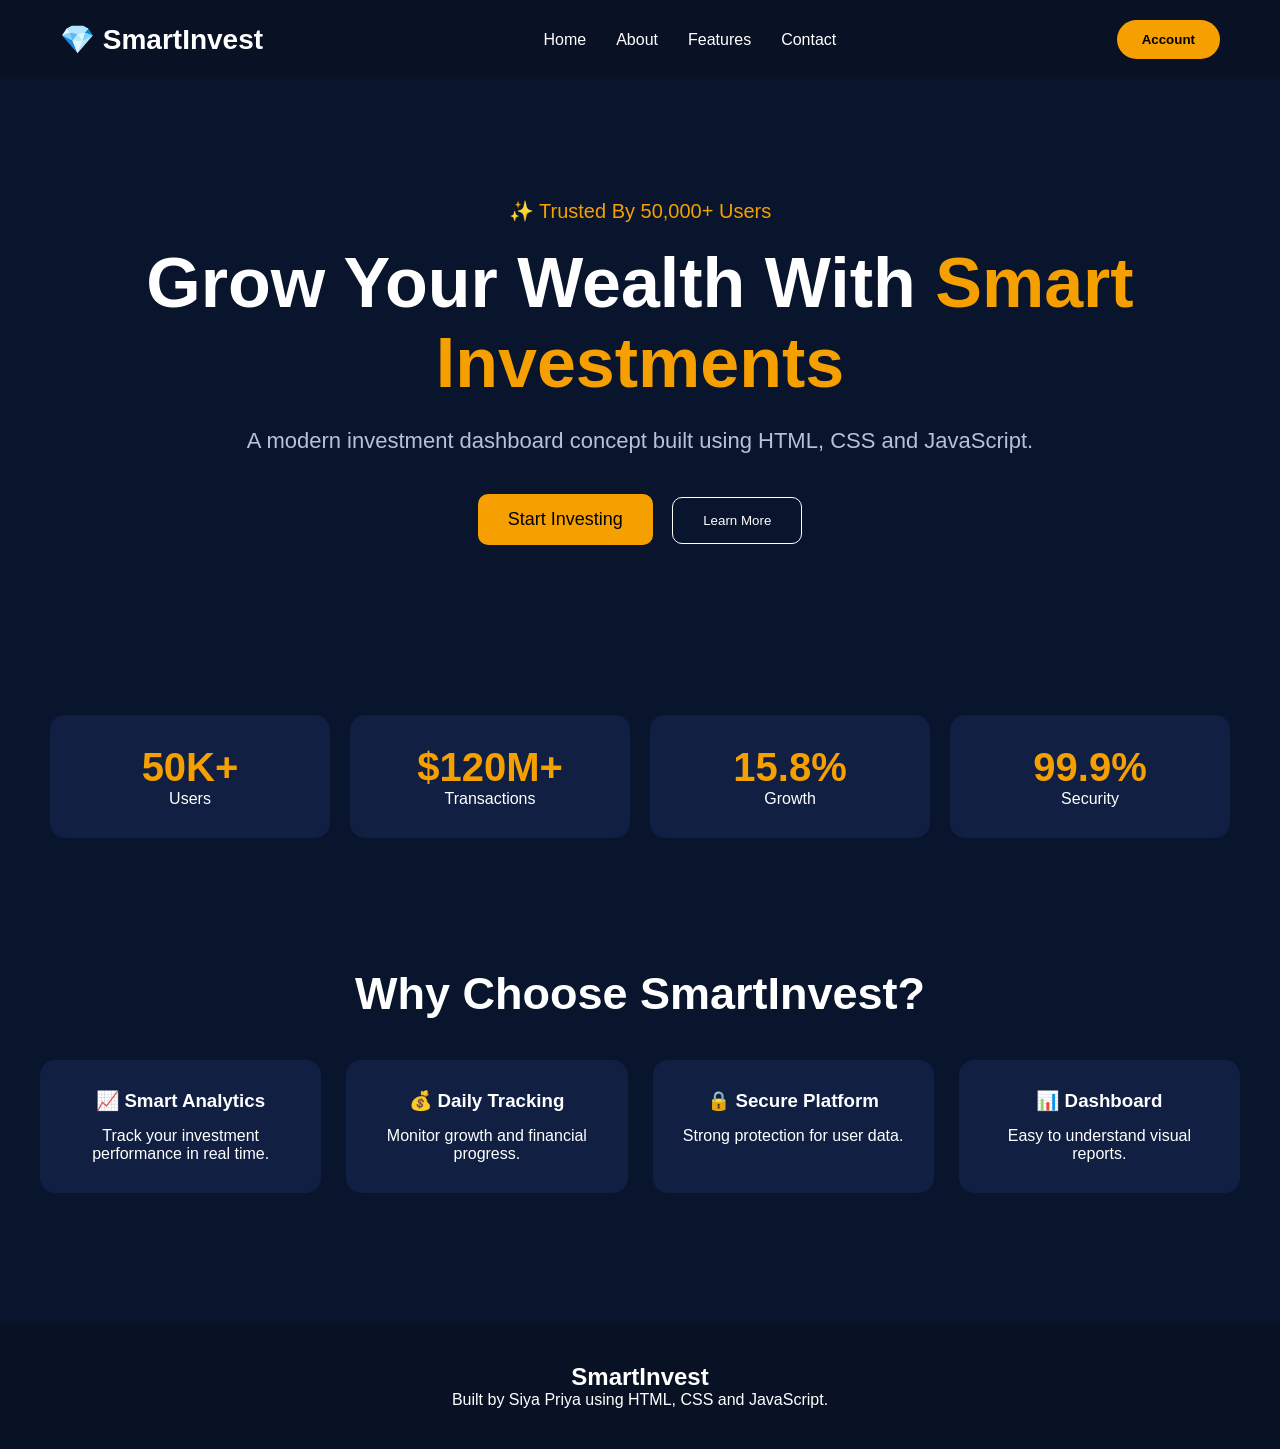
==== index.html @ e36fda5e "Initial Commit" ====
<!DOCTYPE html>
<html lang="en">
<head>
<meta charset="UTF-8">
<meta name="viewport" content="width=device-width, initial-scale=1.0">
<title>Smart Invest Hub</title>

<link rel="stylesheet" href="style.css">
</head>

<body>

<nav class="navbar">
    <div class="logo">💎 SmartInvest</div>

    <ul class="nav-links">
        <li><a href="#">Home</a></li>
        <li><a href="#">About</a></li>
        <li><a href="#">Features</a></li>
        <li><a href="#">Contact</a></li>
    </ul>

    <button class="account-btn">Account</button>
</nav>

<section class="hero">

    <p class="tagline">✨ Trusted By 50,000+ Users</p>

    <h1>
        Grow Your Wealth With
        <span>Smart Investments</span>
    </h1>

    <p class="hero-text">
        A modern investment dashboard concept built using HTML, CSS and JavaScript.
    </p>

    <div class="hero-buttons">
        <button class="primary-btn">Start Investing</button>
        <button class="secondary-btn">Learn More</button>
    </div>

</section>

<section class="stats">

    <div class="stat-card">
        <h2>50K+</h2>
        <p>Users</p>
    </div>

    <div class="stat-card">
        <h2>$120M+</h2>
        <p>Transactions</p>
    </div>

    <div class="stat-card">
        <h2>15.8%</h2>
        <p>Growth</p>
    </div>

    <div class="stat-card">
        <h2>99.9%</h2>
        <p>Security</p>
    </div>

</section>

<section class="features">

    <h2>Why Choose SmartInvest?</h2>

    <div class="feature-grid">

        <div class="feature-card">
            <h3>📈 Smart Analytics</h3>
            <p>Track your investment performance in real time.</p>
        </div>

        <div class="feature-card">
            <h3>💰 Daily Tracking</h3>
            <p>Monitor growth and financial progress.</p>
        </div>

        <div class="feature-card">
            <h3>🔒 Secure Platform</h3>
            <p>Strong protection for user data.</p>
        </div>

        <div class="feature-card">
            <h3>📊 Dashboard</h3>
            <p>Easy to understand visual reports.</p>
        </div>

    </div>

</section>

<footer>
    <h2>SmartInvest</h2>
    <p>Built by Siya Priya using HTML, CSS and JavaScript.</p>
</footer>

<script src="script.js"></script>

</body>
</html>
---- style.css ----
*{
margin:0;
padding:0;
box-sizing:border-box;
font-family:Arial, sans-serif;
}

body{
background:#08152d;
color:white;
}

.navbar{
display:flex;
justify-content:space-between;
align-items:center;
padding:20px 60px;
background:#091124;
}

.logo{
font-size:28px;
font-weight:bold;
}

.nav-links{
display:flex;
list-style:none;
gap:30px;
}

.nav-links a{
text-decoration:none;
color:white;
}

.account-btn{
background:#f5a000;
border:none;
padding:12px 25px;
border-radius:25px;
font-weight:bold;
cursor:pointer;
}

.hero{
text-align:center;
padding:120px 20px;
}

.tagline{
color:#f5a000;
font-size:20px;
margin-bottom:20px;
}

.hero h1{
font-size:70px;
max-width:1000px;
margin:auto;
}

.hero span{
color:#f5a000;
}

.hero-text{
margin-top:25px;
font-size:22px;
color:#b9c1d6;
}

.hero-buttons{
margin-top:40px;
}

.primary-btn{
background:#f5a000;
border:none;
padding:15px 30px;
border-radius:10px;
font-size:18px;
cursor:pointer;
}

.secondary-btn{
background:transparent;
border:1px solid white;
color:white;
padding:15px 30px;
border-radius:10px;
margin-left:15px;
cursor:pointer;
}

.stats{
display:grid;
grid-template-columns:repeat(auto-fit,minmax(200px,1fr));
gap:20px;
padding:50px;
}

.stat-card{
background:#101f42;
padding:30px;
border-radius:15px;
text-align:center;
}

.stat-card h2{
color:#f5a000;
font-size:40px;
}

.features{
padding:80px 40px;
text-align:center;
}

.features h2{
font-size:45px;
margin-bottom:40px;
}

.feature-grid{
display:grid;
grid-template-columns:repeat(auto-fit,minmax(250px,1fr));
gap:25px;
}

.feature-card{
background:#101f42;
padding:30px;
border-radius:15px;
}

.feature-card h3{
margin-bottom:15px;
}

footer{
text-align:center;
padding:40px;
margin-top:50px;
background:#091124;
}
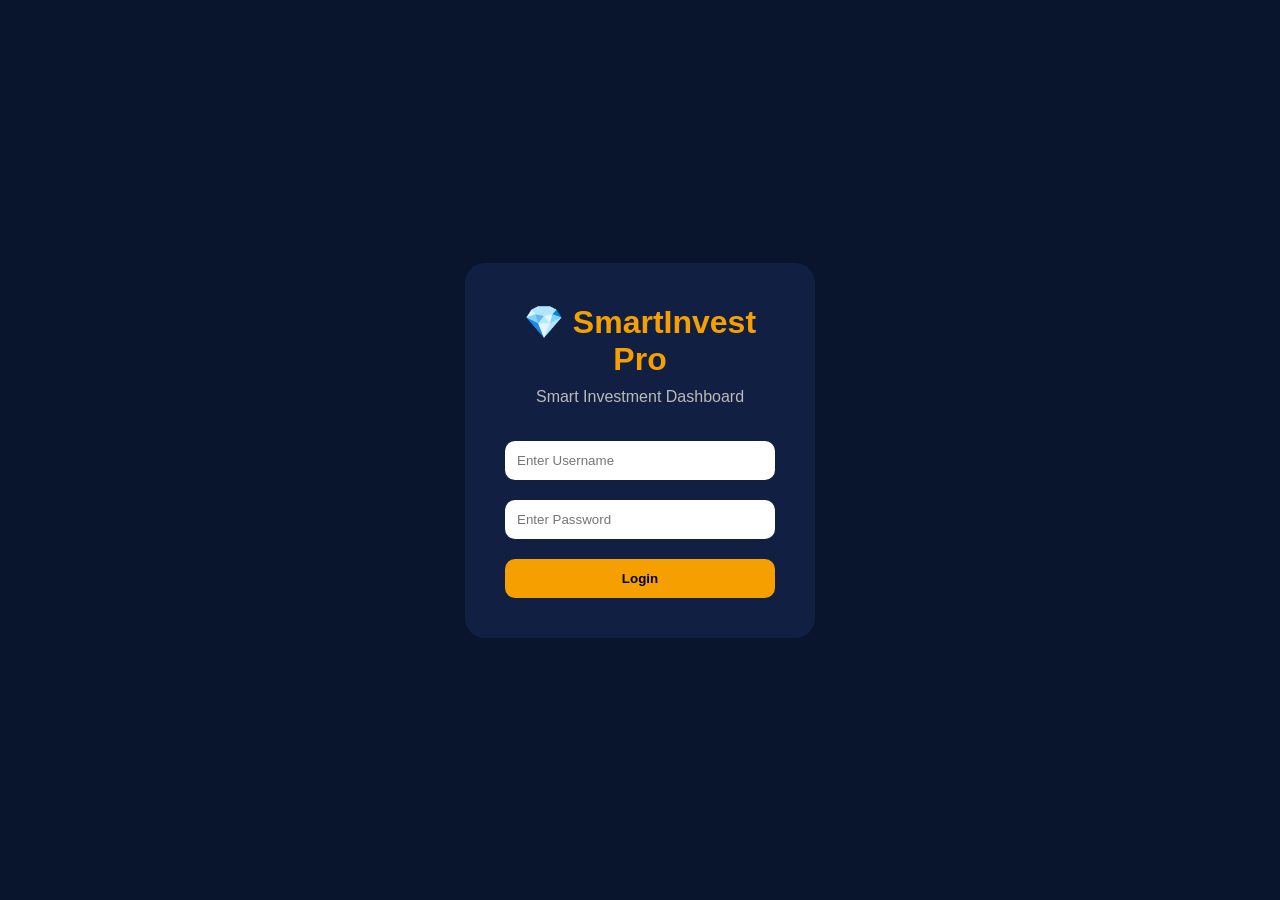
==== commit 3f9f35b1: "Fixed Vercel homepage" ====
--- a/index.html
+++ b/index.html
@@ -3,104 +3,42 @@
 <head>
 <meta charset="UTF-8">
 <meta name="viewport" content="width=device-width, initial-scale=1.0">
-<title>Smart Invest Hub</title>
-
+<title>SmartInvest Pro - Login</title>
 <link rel="stylesheet" href="style.css">
 </head>
-
 <body>
 
-<nav class="navbar">
-    <div class="logo">💎 SmartInvest</div>
+<div class="login-container">
 
-    <ul class="nav-links">
-        <li><a href="#">Home</a></li>
-        <li><a href="#">About</a></li>
-        <li><a href="#">Features</a></li>
-        <li><a href="#">Contact</a></li>
-    </ul>
+    <div class="login-box">
 
-    <button class="account-btn">Account</button>
-</nav>
+        <h1>💎 SmartInvest Pro</h1>
 
-<section class="hero">
+        <p class="subtitle">
+            Smart Investment Dashboard
+        </p>
 
-    <p class="tagline">✨ Trusted By 50,000+ Users</p>
+        <input
+            type="text"
+            id="username"
+            placeholder="Enter Username"
+        >
 
-    <h1>
-        Grow Your Wealth With
-        <span>Smart Investments</span>
-    </h1>
+        <input
+            type="password"
+            id="password"
+            placeholder="Enter Password"
+        >
 
-    <p class="hero-text">
-        A modern investment dashboard concept built using HTML, CSS and JavaScript.
-    </p>
+        <button onclick="loginUser()">
+            Login
+        </button>
 
-    <div class="hero-buttons">
-        <button class="primary-btn">Start Investing</button>
-        <button class="secondary-btn">Learn More</button>
-    </div>
-
-</section>
-
-<section class="stats">
-
-    <div class="stat-card">
-        <h2>50K+</h2>
-        <p>Users</p>
-    </div>
-
-    <div class="stat-card">
-        <h2>$120M+</h2>
-        <p>Transactions</p>
-    </div>
-
-    <div class="stat-card">
-        <h2>15.8%</h2>
-        <p>Growth</p>
-    </div>
-
-    <div class="stat-card">
-        <h2>99.9%</h2>
-        <p>Security</p>
-    </div>
-
-</section>
-
-<section class="features">
-
-    <h2>Why Choose SmartInvest?</h2>
-
-    <div class="feature-grid">
-
-        <div class="feature-card">
-            <h3>📈 Smart Analytics</h3>
-            <p>Track your investment performance in real time.</p>
-        </div>
-
-        <div class="feature-card">
-            <h3>💰 Daily Tracking</h3>
-            <p>Monitor growth and financial progress.</p>
-        </div>
-
-        <div class="feature-card">
-            <h3>🔒 Secure Platform</h3>
-            <p>Strong protection for user data.</p>
-        </div>
-
-        <div class="feature-card">
-            <h3>📊 Dashboard</h3>
-            <p>Easy to understand visual reports.</p>
-        </div>
+        <p id="message"></p>
 
     </div>
 
-</section>
-
-<footer>
-    <h2>SmartInvest</h2>
-    <p>Built by Siya Priya using HTML, CSS and JavaScript.</p>
-</footer>
+</div>
 
 <script src="script.js"></script>
 
--- a/style.css
+++ b/style.css
@@ -2,7 +2,7 @@
 margin:0;
 padding:0;
 box-sizing:border-box;
-font-family:Arial, sans-serif;
+font-family:Arial,sans-serif;
 }
 
 body{
@@ -10,137 +10,147 @@
 color:white;
 }
 
+.login-container{
+height:100vh;
+display:flex;
+justify-content:center;
+align-items:center;
+}
+
+.login-box{
+background:#101f42;
+padding:40px;
+border-radius:20px;
+width:350px;
+text-align:center;
+}
+
+.login-box h1{
+color:#f5a000;
+margin-bottom:10px;
+}
+
+.subtitle{
+margin-bottom:25px;
+color:#bbb;
+}
+
+.login-box input{
+width:100%;
+padding:12px;
+margin:10px 0;
+border:none;
+border-radius:10px;
+}
+
+.login-box button{
+width:100%;
+padding:12px;
+background:#f5a000;
+border:none;
+border-radius:10px;
+font-weight:bold;
+cursor:pointer;
+margin-top:10px;
+}
+
 .navbar{
 display:flex;
 justify-content:space-between;
-align-items:center;
-padding:20px 60px;
-background:#091124;
+padding:20px 50px;
+background:#101f42;
 }
 
-.logo{
-font-size:28px;
-font-weight:bold;
-}
-
-.nav-links{
-display:flex;
-list-style:none;
-gap:30px;
-}
-
-.nav-links a{
-text-decoration:none;
-color:white;
-}
-
-.account-btn{
+.navbar button{
+padding:10px 20px;
+border:none;
 background:#f5a000;
-border:none;
-padding:12px 25px;
-border-radius:25px;
-font-weight:bold;
+border-radius:10px;
 cursor:pointer;
 }
 
 .hero{
 text-align:center;
-padding:120px 20px;
-}
-
-.tagline{
-color:#f5a000;
-font-size:20px;
-margin-bottom:20px;
+padding:80px 20px;
 }
 
 .hero h1{
-font-size:70px;
-max-width:1000px;
-margin:auto;
+font-size:55px;
 }
 
 .hero span{
 color:#f5a000;
 }
 
-.hero-text{
-margin-top:25px;
-font-size:22px;
-color:#b9c1d6;
+.stats{
+display:grid;
+grid-template-columns:repeat(auto-fit,minmax(250px,1fr));
+gap:20px;
+padding:40px;
 }
 
-.hero-buttons{
-margin-top:40px;
-}
-
-.primary-btn{
-background:#f5a000;
-border:none;
-padding:15px 30px;
-border-radius:10px;
-font-size:18px;
-cursor:pointer;
-}
-
-.secondary-btn{
-background:transparent;
-border:1px solid white;
-color:white;
-padding:15px 30px;
-border-radius:10px;
-margin-left:15px;
-cursor:pointer;
-}
-
-.stats{
-display:grid;
-grid-template-columns:repeat(auto-fit,minmax(200px,1fr));
-gap:20px;
-padding:50px;
-}
-
-.stat-card{
+.card{
 background:#101f42;
 padding:30px;
 border-radius:15px;
 text-align:center;
+transition:0.3s;
 }
 
-.stat-card h2{
-color:#f5a000;
-font-size:40px;
+.card:hover{
+transform:translateY(-5px);
 }
 
-.features{
-padding:80px 40px;
+.card h2{
+color:#f5a000;
+margin-bottom:10px;
+}
+
+.calculator{
+text-align:center;
+padding:50px;
+}
+
+.calculator input{
+padding:12px;
+width:250px;
+border:none;
+border-radius:10px;
+}
+
+.calculator button{
+padding:12px 20px;
+background:#f5a000;
+border:none;
+border-radius:10px;
+cursor:pointer;
+margin-left:10px;
+}
+
+.calculator h3{
+margin-top:20px;
+}
+
+.transactions{
+padding:40px;
+}
+
+.transactions h2{
+text-align:center;
+margin-bottom:20px;
+}
+
+table{
+width:100%;
+border-collapse:collapse;
+}
+
+th,td{
+padding:15px;
+border:1px solid #1f356e;
 text-align:center;
 }
 
-.features h2{
-font-size:45px;
-margin-bottom:40px;
-}
-
-.feature-grid{
-display:grid;
-grid-template-columns:repeat(auto-fit,minmax(250px,1fr));
-gap:25px;
-}
-
-.feature-card{
+th{
 background:#101f42;
-padding:30px;
-border-radius:15px;
-}
-
-.feature-card h3{
-margin-bottom:15px;
-}
-
-footer{
-text-align:center;
-padding:40px;
-margin-top:50px;
-background:#091124;
 }
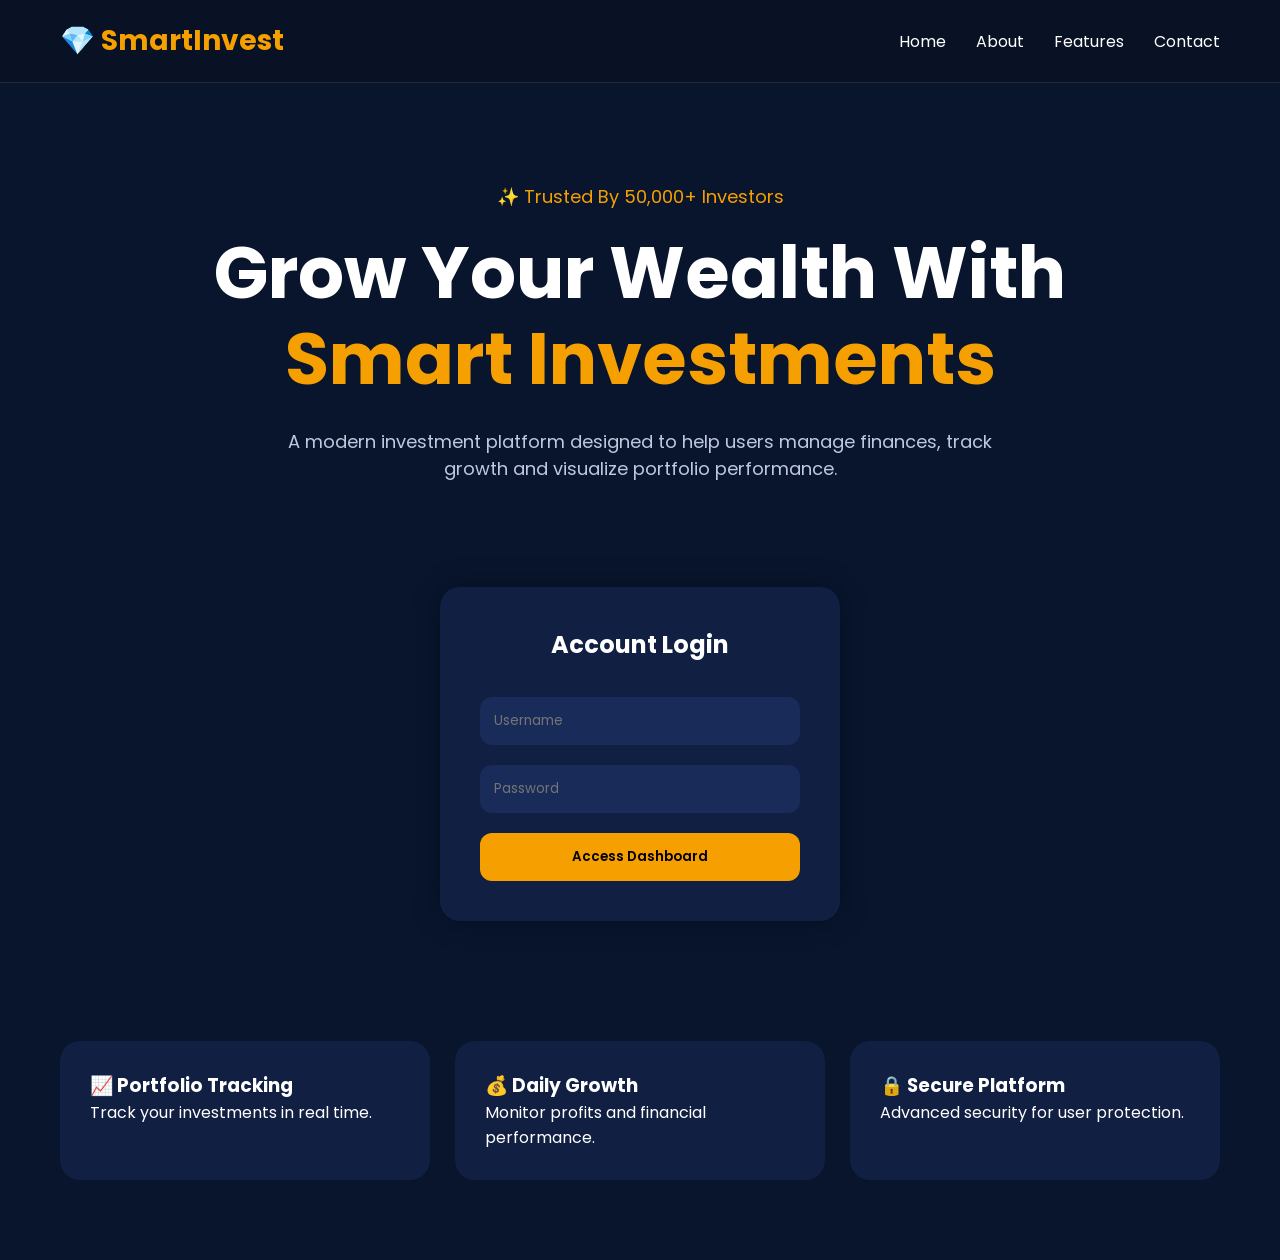
==== commit bd6a12a8: "Professional SmartInvest Upgrade" ====
--- a/index.html
+++ b/index.html
@@ -3,35 +3,69 @@
 <head>
 <meta charset="UTF-8">
 <meta name="viewport" content="width=device-width, initial-scale=1.0">
-<title>SmartInvest Pro - Login</title>
+<title>SmartInvest Pro</title>
+
 <link rel="stylesheet" href="style.css">
+
+<link href="https://fonts.googleapis.com/css2?family=Poppins:wght@300;400;500;600;700&display=swap" rel="stylesheet">
+
 </head>
 <body>
+
+<nav class="navbar">
+
+    <div class="logo">
+        💎 SmartInvest
+    </div>
+
+    <ul class="nav-links">
+        <li>Home</li>
+        <li>About</li>
+        <li>Features</li>
+        <li>Contact</li>
+    </ul>
+
+</nav>
+
+<section class="hero">
+
+    <p class="trust">
+        ✨ Trusted By 50,000+ Investors
+    </p>
+
+    <h1>
+        Grow Your Wealth With
+        <span>Smart Investments</span>
+    </h1>
+
+    <p class="hero-text">
+        A modern investment platform designed to help users
+        manage finances, track growth and visualize portfolio
+        performance.
+    </p>
+
+</section>
 
 <div class="login-container">
 
     <div class="login-box">
 
-        <h1>💎 SmartInvest Pro</h1>
-
-        <p class="subtitle">
-            Smart Investment Dashboard
-        </p>
+        <h2>Account Login</h2>
 
         <input
             type="text"
             id="username"
-            placeholder="Enter Username"
+            placeholder="Username"
         >
 
         <input
             type="password"
             id="password"
-            placeholder="Enter Password"
+            placeholder="Password"
         >
 
         <button onclick="loginUser()">
-            Login
+            Access Dashboard
         </button>
 
         <p id="message"></p>
@@ -40,6 +74,25 @@
 
 </div>
 
+<section class="preview">
+
+    <div class="preview-card">
+        <h3>📈 Portfolio Tracking</h3>
+        <p>Track your investments in real time.</p>
+    </div>
+
+    <div class="preview-card">
+        <h3>💰 Daily Growth</h3>
+        <p>Monitor profits and financial performance.</p>
+    </div>
+
+    <div class="preview-card">
+        <h3>🔒 Secure Platform</h3>
+        <p>Advanced security for user protection.</p>
+    </div>
+
+</section>
+
 <script src="script.js"></script>
 
 </body>
--- a/style.css
+++ b/style.css
@@ -2,155 +2,297 @@
 margin:0;
 padding:0;
 box-sizing:border-box;
-font-family:Arial,sans-serif;
+font-family:'Poppins',sans-serif;
 }
 
 body{
 background:#08152d;
 color:white;
-}
-
-.login-container{
-height:100vh;
-display:flex;
-justify-content:center;
-align-items:center;
-}
-
-.login-box{
-background:#101f42;
-padding:40px;
-border-radius:20px;
-width:350px;
-text-align:center;
-}
-
-.login-box h1{
-color:#f5a000;
-margin-bottom:10px;
-}
-
-.subtitle{
-margin-bottom:25px;
-color:#bbb;
-}
-
-.login-box input{
-width:100%;
-padding:12px;
-margin:10px 0;
-border:none;
-border-radius:10px;
-}
-
-.login-box button{
-width:100%;
-padding:12px;
-background:#f5a000;
-border:none;
-border-radius:10px;
-font-weight:bold;
-cursor:pointer;
-margin-top:10px;
+overflow-x:hidden;
 }
 
 .navbar{
 display:flex;
 justify-content:space-between;
-padding:20px 50px;
-background:#101f42;
-}
-
-.navbar button{
-padding:10px 20px;
-border:none;
+align-items:center;
+padding:20px 60px;
+background:#091124;
+border-bottom:1px solid rgba(255,255,255,.1);
+}
+
+.logo{
+font-size:28px;
+font-weight:700;
+color:#f5a000;
+}
+
+.nav-links{
+display:flex;
+list-style:none;
+gap:30px;
+}
+
+.nav-links li{
+cursor:pointer;
+transition:.3s;
+}
+
+.nav-links li:hover{
+color:#f5a000;
+}
+
+.hero{
+text-align:center;
+padding:100px 20px 40px;
+}
+
+.trust{
+color:#f5a000;
+margin-bottom:20px;
+font-size:18px;
+}
+
+.hero h1{
+font-size:72px;
+max-width:900px;
+margin:auto;
+line-height:1.2;
+}
+
+.hero span{
+color:#f5a000;
+}
+
+.hero-text{
+max-width:750px;
+margin:25px auto;
+color:#bfc8dd;
+font-size:18px;
+}
+
+.login-container{
+display:flex;
+justify-content:center;
+padding:40px 20px 80px;
+}
+
+.login-box{
+background:#101f42;
+padding:40px;
+border-radius:20px;
+width:400px;
+box-shadow:0 0 30px rgba(0,0,0,.3);
+}
+
+.login-box h2{
+text-align:center;
+margin-bottom:25px;
+}
+
+.login-box input{
+width:100%;
+padding:14px;
+margin:10px 0;
+border:none;
+border-radius:12px;
+background:#182b59;
+color:white;
+}
+
+.login-box button{
+width:100%;
+padding:14px;
+border:none;
+border-radius:12px;
 background:#f5a000;
-border-radius:10px;
-cursor:pointer;
-}
-
-.hero{
+font-weight:600;
+cursor:pointer;
+margin-top:10px;
+}
+
+.preview{
+display:grid;
+grid-template-columns:repeat(auto-fit,minmax(250px,1fr));
+gap:25px;
+padding:40px 60px 80px;
+}
+
+.preview-card{
+background:#101f42;
+padding:30px;
+border-radius:20px;
+transition:.3s;
+}
+
+.preview-card:hover{
+transform:translateY(-8px);
+}
+
+.dashboard-hero{
 text-align:center;
 padding:80px 20px;
 }
 
-.hero h1{
-font-size:55px;
-}
-
-.hero span{
-color:#f5a000;
+.dashboard-hero h1{
+font-size:60px;
+margin-bottom:15px;
+}
+
+.dashboard-hero p{
+color:#c7cfe3;
 }
 
 .stats{
 display:grid;
-grid-template-columns:repeat(auto-fit,minmax(250px,1fr));
-gap:20px;
-padding:40px;
+grid-template-columns:repeat(auto-fit,minmax(220px,1fr));
+gap:25px;
+padding:40px 60px;
 }
 
 .card{
 background:#101f42;
 padding:30px;
-border-radius:15px;
-text-align:center;
-transition:0.3s;
+border-radius:20px;
+text-align:center;
+transition:.3s;
 }
 
 .card:hover{
-transform:translateY(-5px);
+transform:translateY(-10px);
+box-shadow:0 0 25px rgba(245,160,0,.25);
 }
 
 .card h2{
 color:#f5a000;
-margin-bottom:10px;
+margin-top:10px;
+font-size:32px;
 }
 
 .calculator{
 text-align:center;
-padding:50px;
+padding:70px 20px;
+}
+
+.calculator h2{
+margin-bottom:25px;
 }
 
 .calculator input{
-padding:12px;
-width:250px;
-border:none;
-border-radius:10px;
+padding:14px;
+width:280px;
+border:none;
+border-radius:12px;
+background:#182b59;
+color:white;
 }
 
 .calculator button{
-padding:12px 20px;
+padding:14px 25px;
+border:none;
+border-radius:12px;
 background:#f5a000;
-border:none;
-border-radius:10px;
-cursor:pointer;
 margin-left:10px;
+cursor:pointer;
 }
 
 .calculator h3{
 margin-top:20px;
+color:#f5a000;
 }
 
 .transactions{
+padding:60px;
+}
+
+.transactions h2{
+text-align:center;
+margin-bottom:25px;
+}
+
+table{
+width:100%;
+border-collapse:collapse;
+background:#101f42;
+border-radius:20px;
+overflow:hidden;
+}
+
+th{
+background:#152a57;
+}
+
+th,td{
+padding:18px;
+text-align:center;
+border-bottom:1px solid rgba(255,255,255,.08);
+}
+
+.features{
+display:grid;
+grid-template-columns:repeat(auto-fit,minmax(250px,1fr));
+gap:25px;
+padding:60px;
+}
+
+.feature-card{
+background:#101f42;
+padding:30px;
+border-radius:20px;
+transition:.3s;
+}
+
+.feature-card:hover{
+transform:translateY(-10px);
+}
+
+footer{
+text-align:center;
 padding:40px;
-}
-
-.transactions h2{
-text-align:center;
-margin-bottom:20px;
-}
-
-table{
-width:100%;
-border-collapse:collapse;
-}
-
-th,td{
-padding:15px;
-border:1px solid #1f356e;
-text-align:center;
-}
-
-th{
-background:#101f42;
+background:#091124;
+margin-top:40px;
+}
+
+.logout-btn{
+background:#f5a000;
+border:none;
+padding:12px 20px;
+border-radius:12px;
+cursor:pointer;
+font-weight:600;
+}
+
+@media(max-width:768px){
+
+.hero h1{
+font-size:42px;
+}
+
+.dashboard-hero h1{
+font-size:42px;
+}
+
+.nav-links{
+display:none;
+}
+
+.stats,
+.features,
+.preview{
+padding:20px;
+}
+
+.transactions{
+padding:20px;
+}
+
+.calculator input{
+width:100%;
+margin-bottom:15px;
+}
+
+.calculator button{
+margin-left:0;
+width:100%;
+}
+
 }
